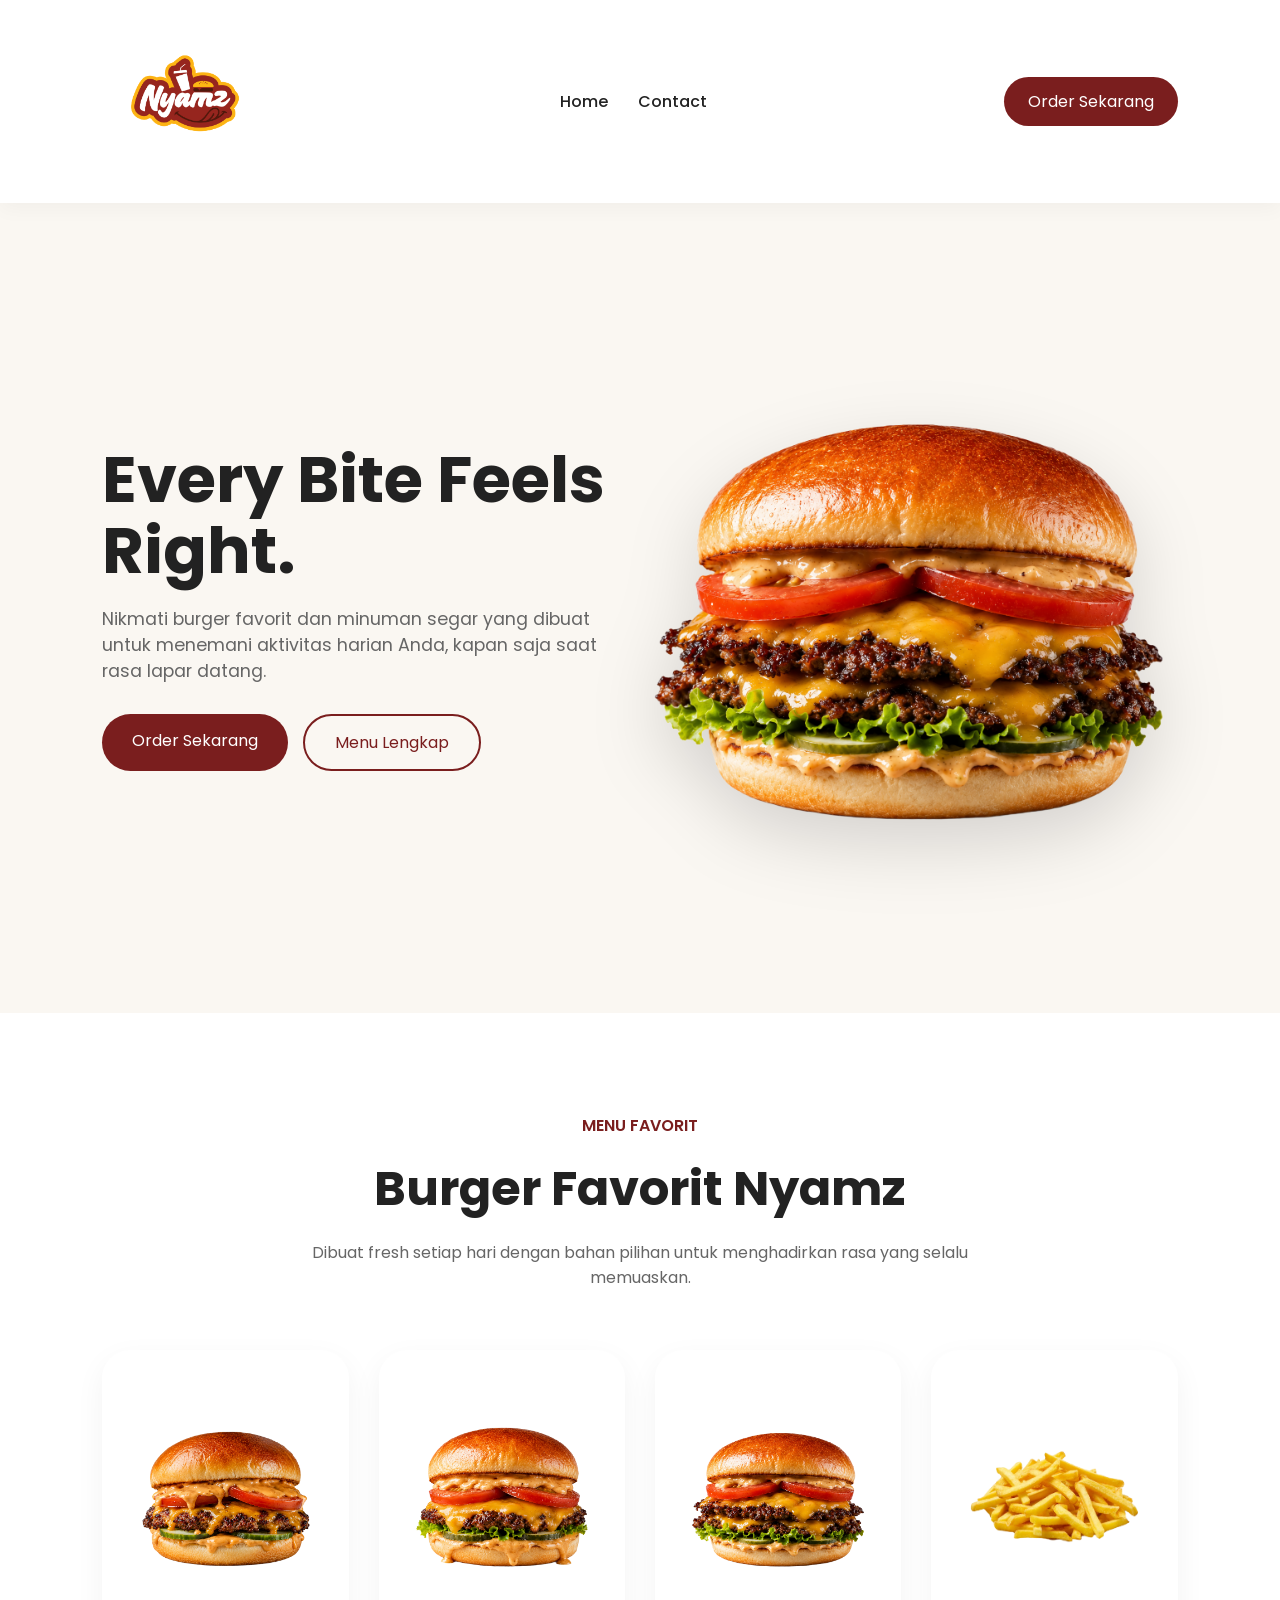
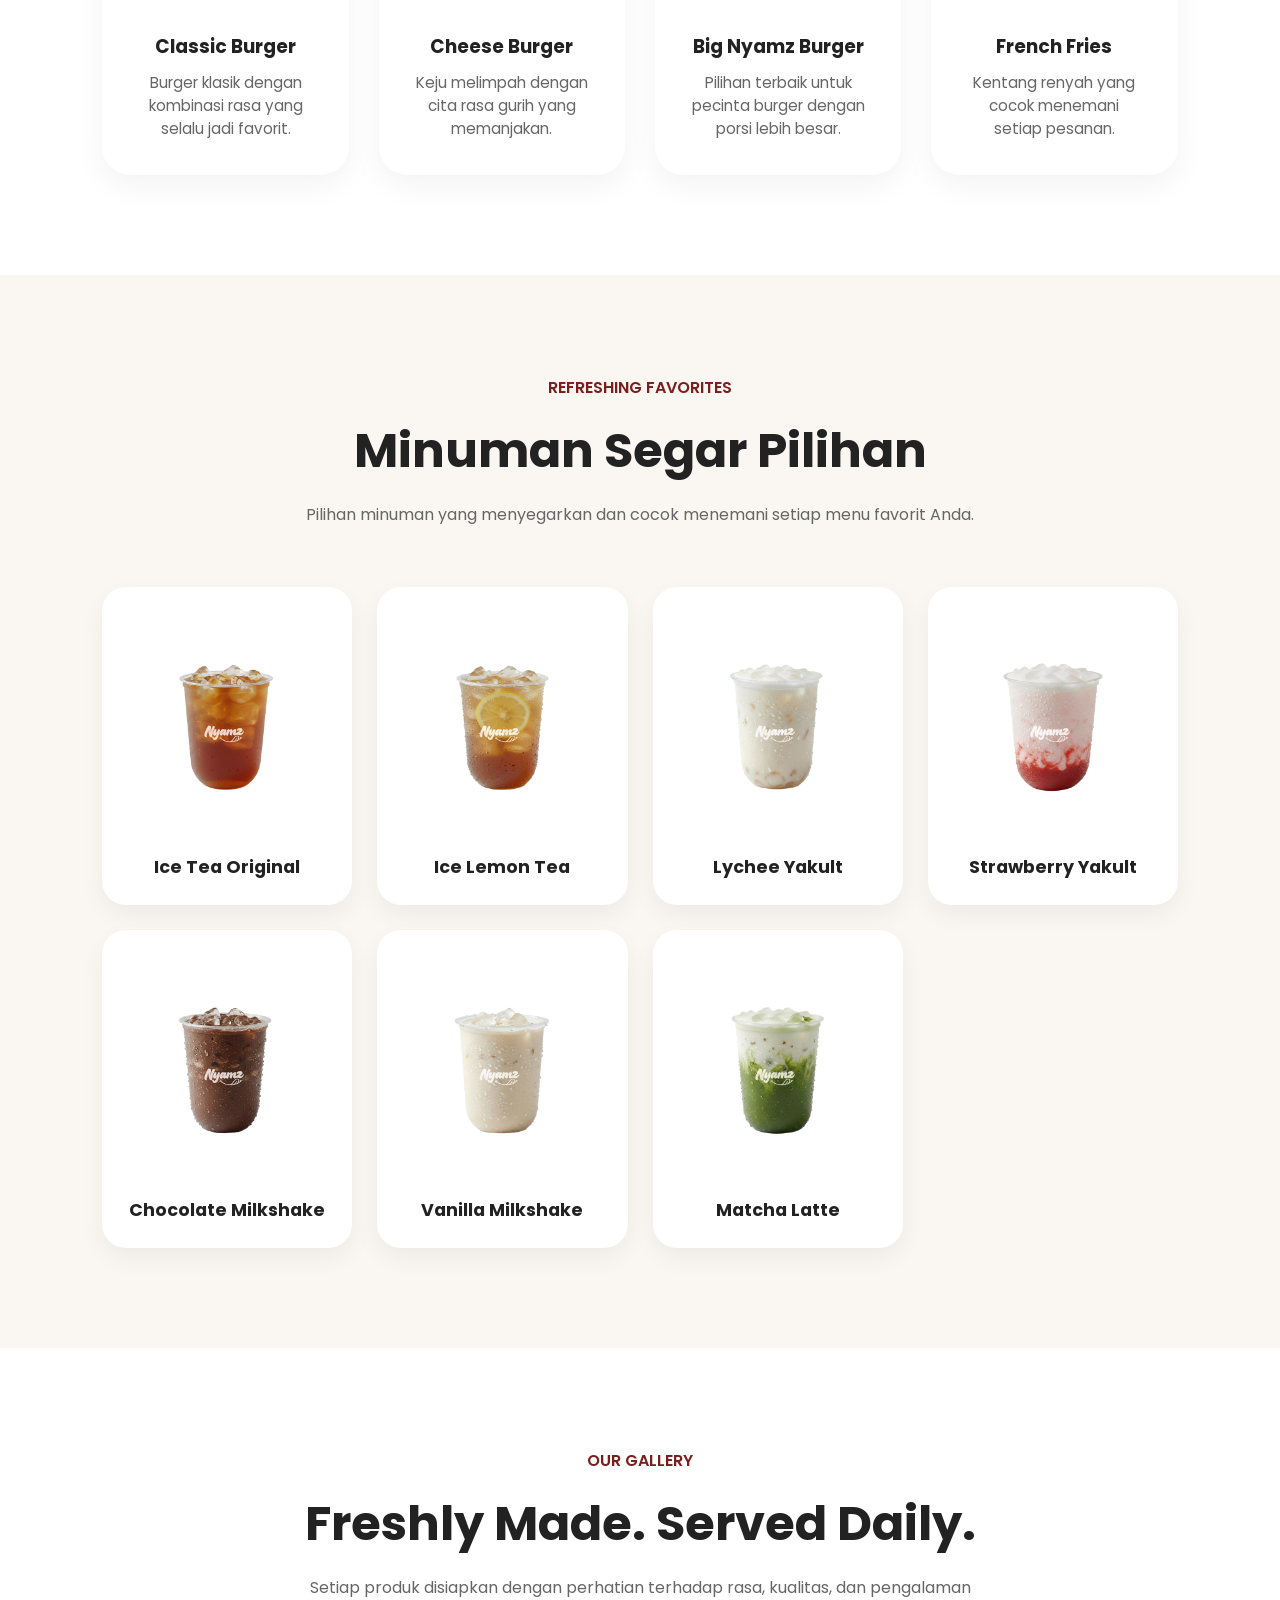
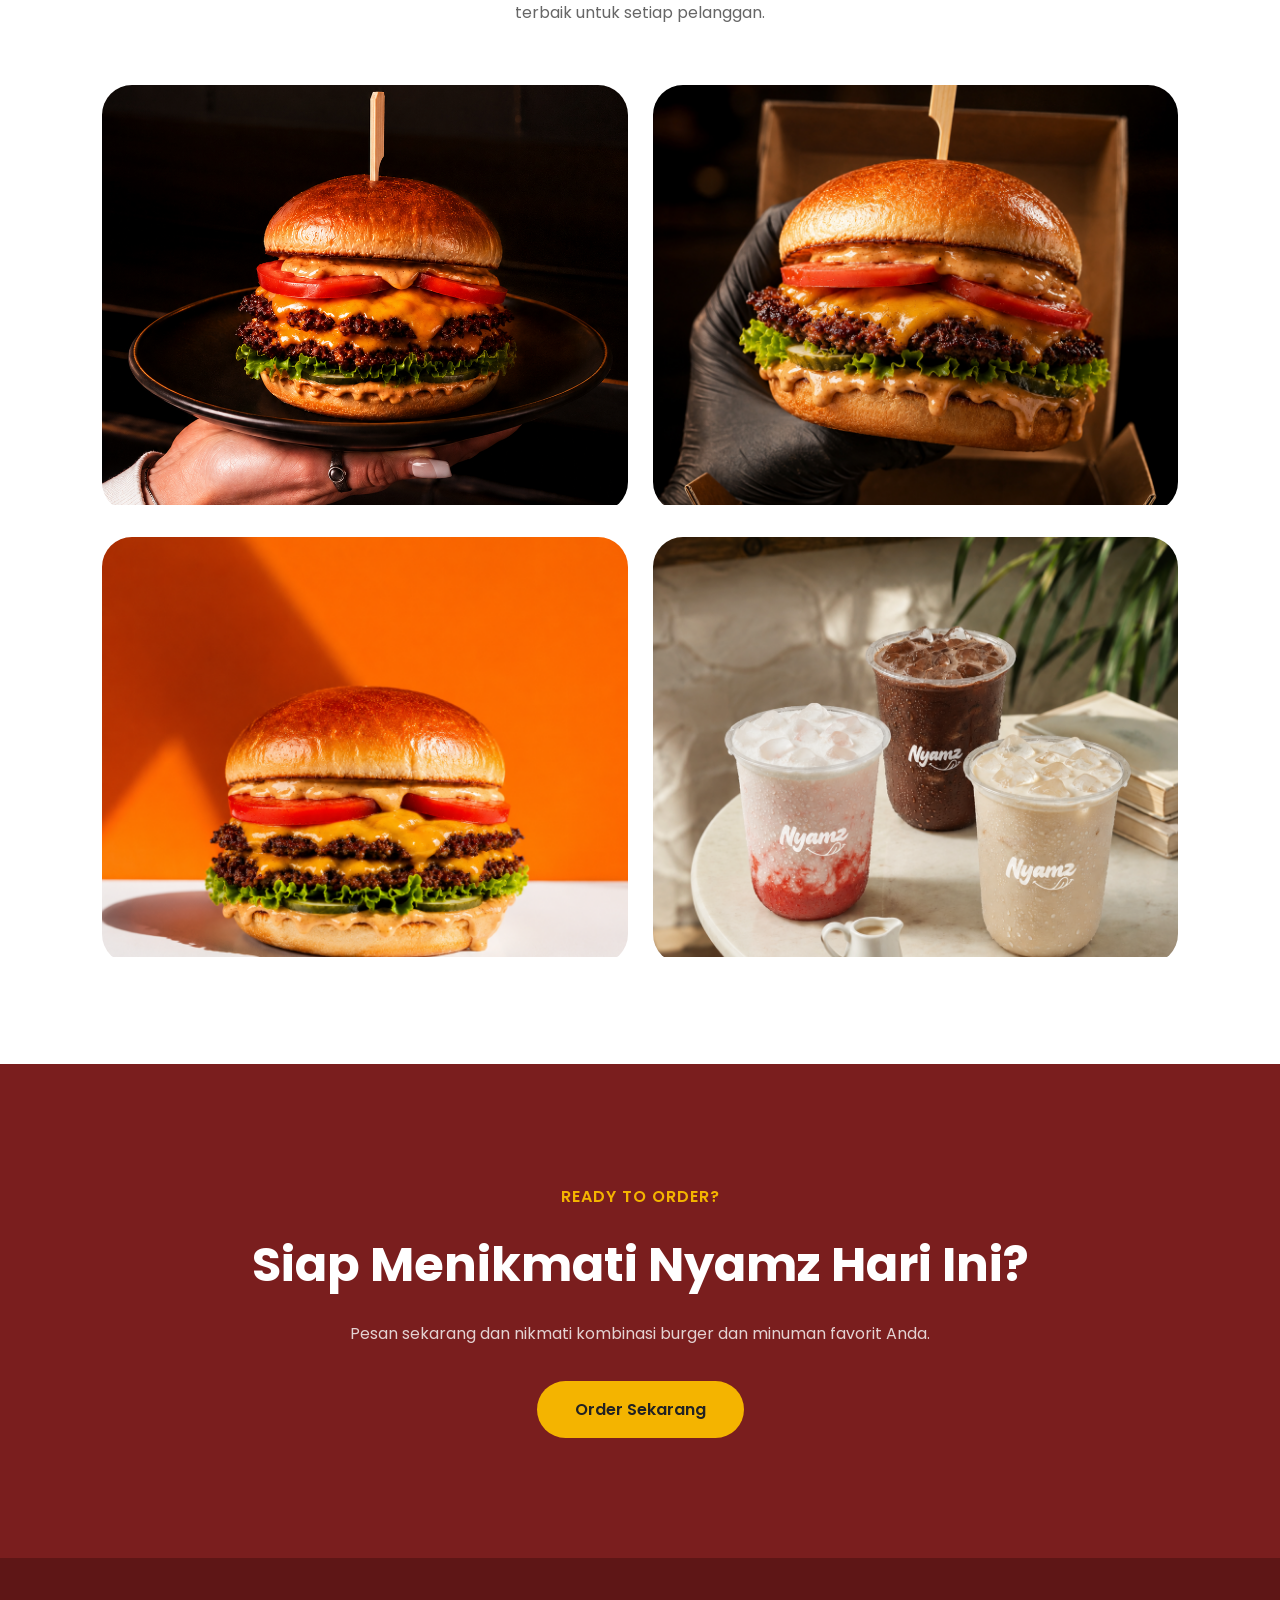
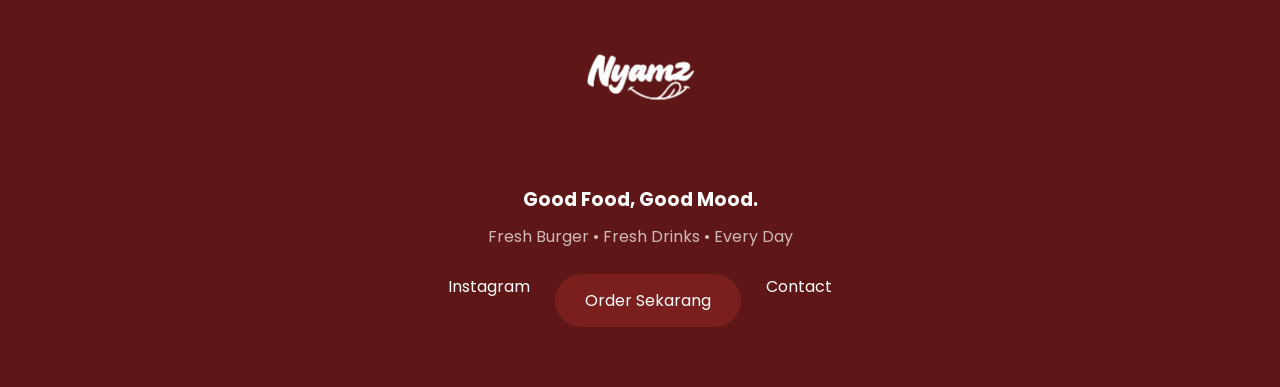
==== index.html @ dab4375f "nyamz website version 1" ====
<!DOCTYPE html>
<html lang="id">

<head>

    <link rel="icon"
      href="ASSET/LOGO/logo_nyamz.png">
    <meta charset="UTF-8">
    <meta name="viewport" content="width=device-width, initial-scale=1.0">

    <title>Nyamz | Every Bite Feels Right</title>

    <link rel="stylesheet" href="CSS/style.css">

    <link href="https://fonts.googleapis.com/css2?family=Poppins:wght@300;400;500;600;700&display=swap"
        rel="stylesheet">
</head>

<body>

    <!-- HEADER -->

    <header class="header">

        <div class="logo">
            <img src="ASSET/LOGO/logo_nyamz.png" alt="Nyamz Logo">
        </div>

        <nav class="navbar">
            <a href="index.html">Home</a>
            <a href="contact.html">Contact</a>
        </nav>

        <a href="#" class="btn-order">
            Order Sekarang
        </a>

    </header>


    <!-- HERO SECTION -->

    <section class="hero">

        <div class="hero-text">

            <h1>Every Bite Feels Right.</h1>

            <p>
                Nikmati burger favorit dan minuman segar yang dibuat
                untuk menemani aktivitas harian Anda,
                kapan saja saat rasa lapar datang.
            </p>

            <div class="hero-button">

                <a href="#" class="btn-primary">
                    Order Sekarang
                </a>

                <a href="PDF/menu.pdf"
   target="_blank"
   class="btn-secondary">
   Menu Lengkap
</a>

            </div>

        </div>

        <div class="hero-image">

            <img src="ASSET/BURGER/big_burger.png" alt="Big Nyamz Burger">

        </div>

    </section>

    <section class="burger-section">

    <div class="section-title">

        <span>MENU FAVORIT</span>

        <h2>Burger Favorit Nyamz</h2>

        <p>
            Dibuat fresh setiap hari dengan bahan pilihan untuk menghadirkan rasa yang selalu memuaskan.
        </p>

    </div>

    <div class="burger-grid">

        <div class="burger-card">

            <img src="ASSET/BURGER/classic_burger.png">

            <h3>Classic Burger</h3>

            <p>
                Burger klasik dengan kombinasi rasa yang selalu jadi favorit.
            </p>

        </div>

        <div class="burger-card">

            <img src="ASSET/BURGER/cheese_burger.png">

            <h3>Cheese Burger</h3>

            <p>
                Keju melimpah dengan cita rasa gurih yang memanjakan.
            </p>

        </div>

        <div class="burger-card">

            <img src="ASSET/BURGER/big_burger.png">

            <h3>Big Nyamz Burger</h3>

            <p>
                Pilihan terbaik untuk pecinta burger dengan porsi lebih besar.
            </p>

        </div>

        <div class="burger-card">

            <img src="ASSET/BURGER/french_fries.png">

            <h3>French Fries</h3>

            <p>
                Kentang renyah yang cocok menemani setiap pesanan.
            </p>

        </div>

    </div>

</section>

<section class="drink-section">

    <div class="section-title">

        <span>REFRESHING FAVORITES</span>

        <h2>Minuman Segar Pilihan</h2>

        <p>
            Pilihan minuman yang menyegarkan dan cocok menemani setiap menu favorit Anda.
        </p>

    </div>

    <div class="drink-grid">

        <div class="drink-card">
            <img src="ASSET/DRINKS/ice_tea_original.png">
            <h3>Ice Tea Original</h3>
        </div>

        <div class="drink-card">
            <img src="ASSET/DRINKS/ice_lemon_tea.png">
            <h3>Ice Lemon Tea</h3>
        </div>

        <div class="drink-card">
            <img src="ASSET/DRINKS/lychee_yakult.png">
            <h3>Lychee Yakult</h3>
        </div>

        <div class="drink-card">
            <img src="ASSET/DRINKS/strawberry_yakult.png">
            <h3>Strawberry Yakult</h3>
        </div>

        <div class="drink-card">
            <img src="ASSET/DRINKS/chocolate_milkshake.png">
            <h3>Chocolate Milkshake</h3>
        </div>

        <div class="drink-card">
            <img src="ASSET/DRINKS/vanilla_milkshake.png">
            <h3>Vanilla Milkshake</h3>
        </div>

        <div class="drink-card">
            <img src="ASSET/DRINKS/matcha_latte.png">
            <h3>Matcha Latte</h3>
        </div>

    </div>

</section>

<section class="gallery-section">

    <div class="section-title">

        <span>OUR GALLERY</span>

        <h2>Freshly Made. Served Daily.</h2>

        <p>
            Setiap produk disiapkan dengan perhatian terhadap rasa, kualitas, dan pengalaman terbaik untuk setiap pelanggan.
        </p>

    </div>

    <div class="gallery-grid">

        <div class="gallery-item">
            <img src="ASSET/GALLERY/1.png" alt="">
        </div>

        <div class="gallery-item">
            <img src="ASSET/GALLERY/2.png" alt="">
        </div>

        <div class="gallery-item">
            <img src="ASSET/GALLERY/3.png" alt="">
        </div>

        <div class="gallery-item">
            <img src="ASSET/GALLERY/4.png" alt="">
        </div>

    </div>

</section>

<section class="cta-section">

    <div class="cta-content">

        <span>READY TO ORDER?</span>

        <h2>Siap Menikmati Nyamz Hari Ini?</h2>

        <p>
            Pesan sekarang dan nikmati kombinasi burger dan minuman favorit Anda.
        </p>

        <a href="#" class="cta-button">
            Order Sekarang
        </a>

    </div>

</section>

<footer>

    <div class="footer-logo">

        <img src="ASSET/LOGO/logo_nyamz_white.png" alt="">
    </div>

    <h3>Good Food, Good Mood.</h3>

    <p>
        Fresh Burger • Fresh Drinks • Every Day
    </p>

    <div class="footer-links">

        <a href="https://instagram.com/nyamz_bali" target="_blank">Instagram</a>
        <a href="https://wa.me/6285955325128"
   target="_blank"
   class="btn-primary">
   Order Sekarang
</a>
        <a href="contact.html">Contact</a>

    </div>

</footer>

</body>

</html>
---- CSS/style.css ----
/* ====================================
   RESET
==================================== */

*{
    margin:0;
    padding:0;
    box-sizing:border-box;
}

html{
    scroll-behavior:smooth;
}

body{
    font-family:'Poppins',sans-serif;
    background:#FAF7F2;
    color:#222;
}

/* ====================================
   HEADER
==================================== */

.header{
    display:flex;
    justify-content:space-between;
    align-items:center;

    padding:18px 8%;

    background:white;

    position:sticky;
    top:0;
    z-index:999;

    box-shadow:
    0 5px 20px rgba(0,0,0,.04);
}

.logo img{
    width:160px;
}

.navbar{
    display:flex;
    gap:30px;
}

.navbar a{
    text-decoration:none;
    color:#222;
    font-weight:500;

    transition:.3s ease;
}

.navbar a:hover{
    color:#7A1E1E;
}

.btn-order{
    background:#7A1E1E;
    color:white;
    text-decoration:none;

    padding:12px 24px;

    border-radius:50px;

    transition:.3s ease;
}

.btn-order:hover{
    transform:translateY(-3px);
}

/* ====================================
   HERO
==================================== */

.hero{
    min-height:90vh;

    display:flex;
    align-items:center;
    justify-content:space-between;

    padding:0 8%;
}

.hero-text{
    width:50%;
}

.hero-text h1{
    font-size:4rem;
    line-height:1.1;

    margin-bottom:20px;
}

.hero-text p{
    font-size:1.1rem;
    color:#666;

    margin-bottom:30px;
}

.hero-button{
    display:flex;
    gap:15px;
}

.btn-primary{
    background:#7A1E1E;
    color:white;

    text-decoration:none;

    padding:14px 30px;

    border-radius:50px;

    transition:.3s ease;
}

.btn-primary:hover{
    transform:translateY(-3px);
}

.btn-secondary{
    border:2px solid #7A1E1E;

    color:#7A1E1E;

    text-decoration:none;

    padding:14px 30px;

    border-radius:50px;

    transition:.3s ease;
}

.btn-secondary:hover{
    background:#7A1E1E;
    color:white;
}

.hero-image{
    width:50%;

    display:flex;
    justify-content:center;
}

.hero-image img{
    width:100%;
    max-width:520px;

    filter:
    drop-shadow(0 25px 35px rgba(0,0,0,.15));
}

/* ====================================
   SECTION TITLE
==================================== */

.section-title{
    text-align:center;

    margin-bottom:60px;
}

.section-title span{
    color:#7A1E1E;

    font-weight:600;
}

.section-title h2{
    font-size:3rem;

    margin:15px 0;
}

.section-title p{
    color:#666;

    max-width:700px;

    margin:auto;
}

/* ====================================
   BURGER SECTION
==================================== */

.burger-section{
    padding:100px 8%;

    background:white;
}

.burger-grid{
    display:grid;
    grid-template-columns:repeat(4,1fr);

    gap:30px;
}

.burger-card{
    background:white;

    border-radius:28px;

    padding:35px;

    text-align:center;

    box-shadow:
    0 10px 30px rgba(0,0,0,.05);

    transition:.35s ease;
}

.burger-card:hover{
    transform:translateY(-12px);

    box-shadow:
    0 20px 40px rgba(0,0,0,.10);
}

.burger-card img{
    width:100%;

    height:220px;

    object-fit:contain;

    transition:.35s ease;
}

.burger-card:hover img{
    transform:scale(1.05);
}

.burger-card h3{
    margin-top:20px;
    margin-bottom:10px;
}

.burger-card p{
    color:#666;

    font-size:.95rem;
}

/* ====================================
   DRINK SECTION
==================================== */

.drink-section{
    padding:100px 8%;

    background:#FAF7F2;
}

.drink-grid{
    display:grid;
    grid-template-columns:repeat(4,1fr);

    gap:25px;
}

.drink-card{
    background:white;

    border-radius:24px;

    padding:25px;

    text-align:center;

    box-shadow:
    0 10px 25px rgba(0,0,0,.05);

    transition:.35s ease;
}

.drink-card:hover{
    transform:translateY(-10px);
}

.drink-card img{
    width:100%;

    height:220px;

    object-fit:contain;

    transition:.35s ease;
}

.drink-card:hover img{
    transform:scale(1.05);
}

.drink-card h3{
    margin-top:15px;

    font-size:1.1rem;
}

/* ====================================
   GALLERY
==================================== */

.gallery-section{
    padding:100px 8%;

    background:white;
}

.gallery-grid{
    display:grid;
    grid-template-columns:repeat(2,1fr);

    gap:25px;
}

.gallery-item{
    overflow:hidden;

    border-radius:30px;

    cursor:pointer;
}

.gallery-item img{
    width:100%;

    height:420px;

    object-fit:cover;

    transition:.4s ease;
}

.gallery-item:hover img{
    transform:scale(1.05);
}

/* ====================================
   CTA
==================================== */

.cta-section{
    padding:120px 8%;

    background:#7A1E1E;

    text-align:center;
}

.cta-content span{
    color:#F4B400;

    font-weight:600;

    letter-spacing:1px;
}

.cta-content h2{
    color:white;

    font-size:3rem;

    margin:20px 0;
}

.cta-content p{
    color:rgba(255,255,255,.8);

    max-width:650px;

    margin:auto;

    margin-bottom:35px;
}

.cta-button{
    display:inline-block;

    background:#F4B400;

    color:#222;

    text-decoration:none;

    padding:16px 38px;

    border-radius:50px;

    font-weight:600;

    transition:.3s;
}

.cta-button:hover{
    transform:translateY(-4px);
}

/* ====================================
   FOOTER
==================================== */

footer{
    background:#5E1616;

    text-align:center;

    padding:60px 8%;
}

.footer-logo img{
    width:140px;

    margin-bottom:20px;
}

footer h3{
    color:white;

    margin-bottom:10px;
}

footer p{
    color:rgba(255,255,255,.7);

    margin-bottom:25px;
}

.footer-links{
    display:flex;
    justify-content:center;

    gap:25px;
}

.footer-links a{
    color:white;

    text-decoration:none;

    transition:.3s ease;
}

.footer-links a:hover{
    color:#F4B400;
}

/* ====================================
   RESPONSIVE
==================================== */

@media(max-width:992px){

    .burger-grid{
        grid-template-columns:repeat(2,1fr);
    }

    .drink-grid{
        grid-template-columns:repeat(2,1fr);
    }

}

@media(max-width:768px){

    .header{
        flex-direction:column;
        gap:15px;
    }

    .hero{
        flex-direction:column;
        text-align:center;

        padding:60px 8%;
    }

    .hero-text{
        width:100%;
    }

    .hero-image{
        width:100%;
        margin-top:40px;
    }

    .hero-text h1{
        font-size:2.8rem;
    }

    .hero-button{
        justify-content:center;
        flex-wrap:wrap;
    }

    .burger-grid,
    .drink-grid,
    .gallery-grid{
        grid-template-columns:1fr;
    }

    .section-title h2{
        font-size:2rem;
    }

    .cta-content h2{
        font-size:2rem;
    }

    .gallery-item img{
        height:300px;
    }

}

@media(max-width:480px){

    .logo img{
        width:130px;
    }

    .hero-text h1{
        font-size:2.2rem;
    }

    .hero-text p{
        font-size:1rem;
    }

    .btn-primary,
    .btn-secondary,
    .btn-order,
    .cta-button{
        width:100%;
        text-align:center;
    }

}

/* ====================================
   CONTACT PAGE
==================================== */

.contact-hero{

    padding:120px 8%;

    text-align:center;

    background:white;
}

.contact-hero h1{

    font-size:3.5rem;

    margin-bottom:20px;
}

.contact-hero p{

    max-width:700px;

    margin:auto;

    color:#666;
}

.contact-section{

    padding:80px 8%;
}

.contact-grid{

    display:grid;

    grid-template-columns:repeat(2,1fr);

    gap:30px;
}

.contact-card{

    background:white;

    border-radius:24px;

    padding:35px;

    box-shadow:
    0 10px 25px rgba(0,0,0,.05);
}

.contact-card h3{

    margin-bottom:15px;
}

.contact-card p{

    color:#666;
}

.contact-btn{

    display:inline-block;

    margin-top:20px;

    background:#7A1E1E;

    color:white;

    text-decoration:none;

    padding:12px 25px;

    border-radius:50px;
}

.map-section{

    padding:80px 8%;

    background:white;
}

.map-box{

    height:450px;

    background:#F2F2F2;

    border-radius:30px;

    display:flex;

    justify-content:center;

    align-items:center;

    color:#999;
}
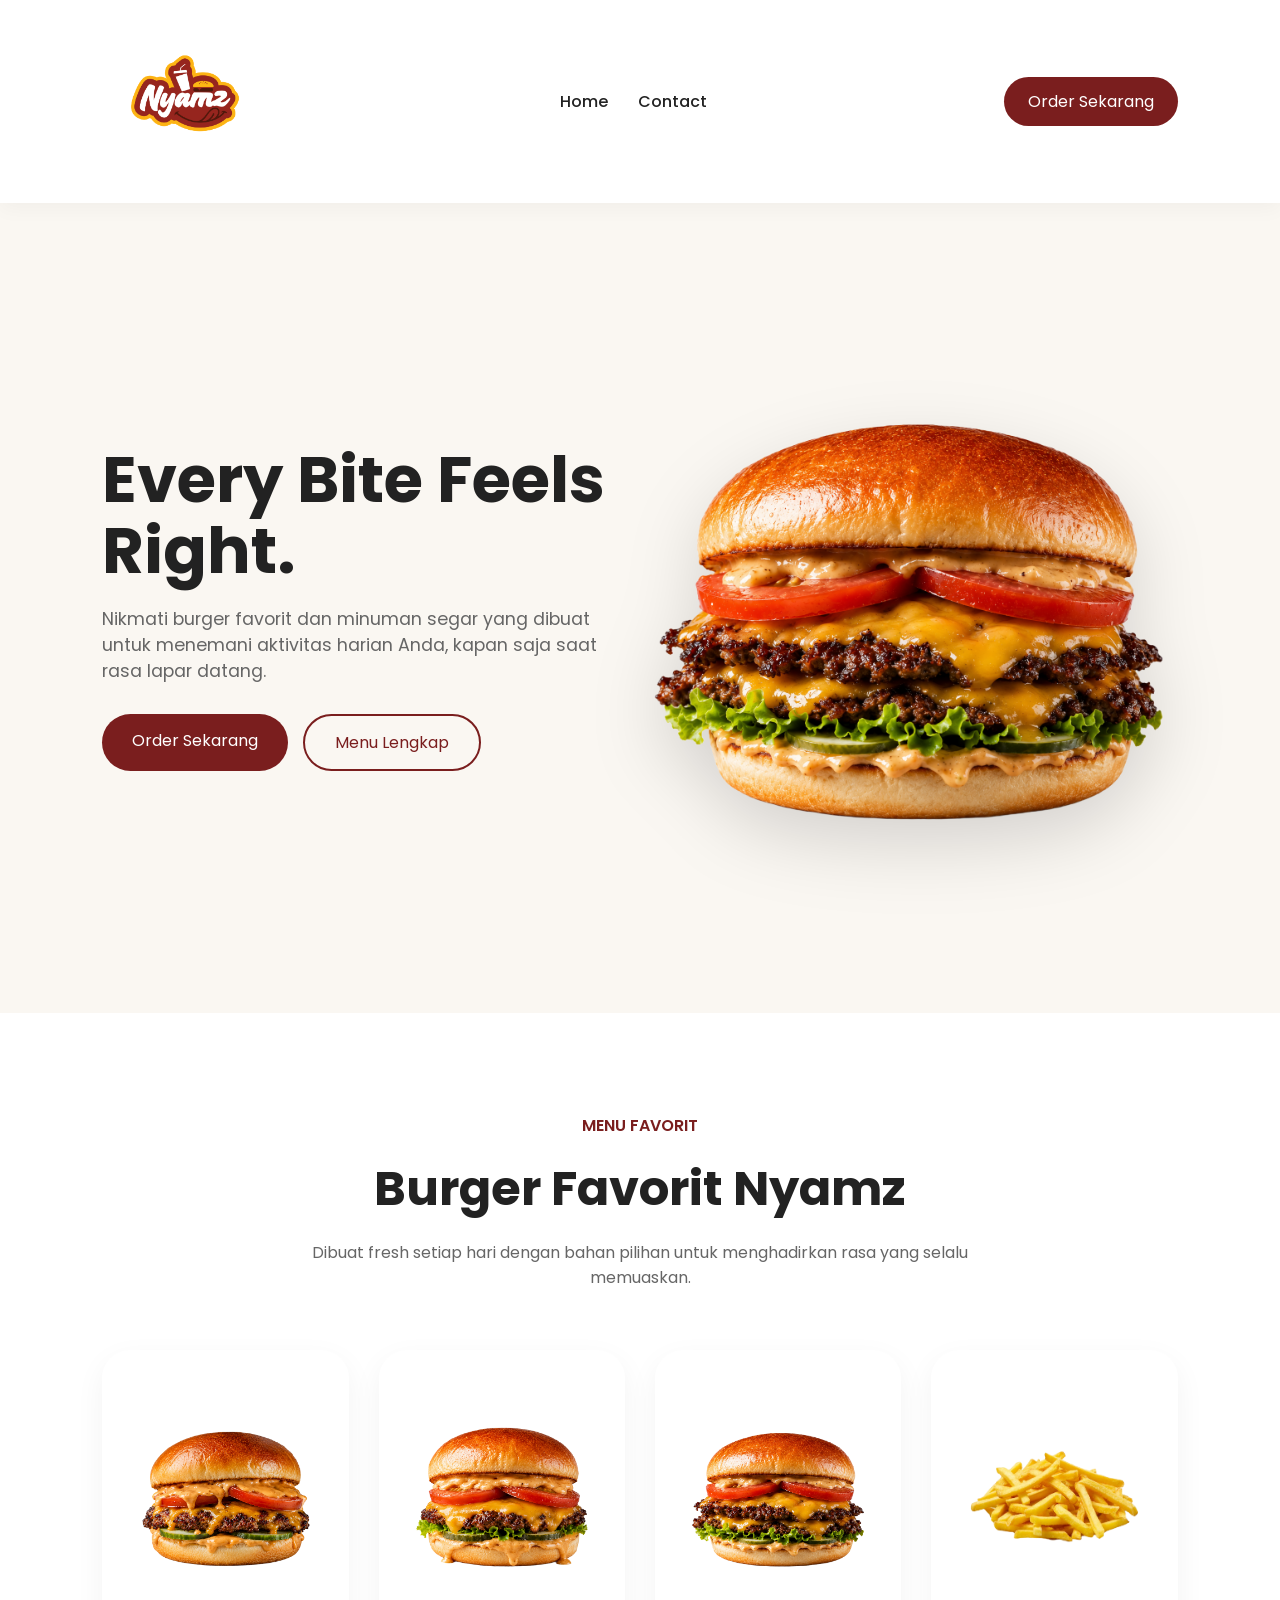
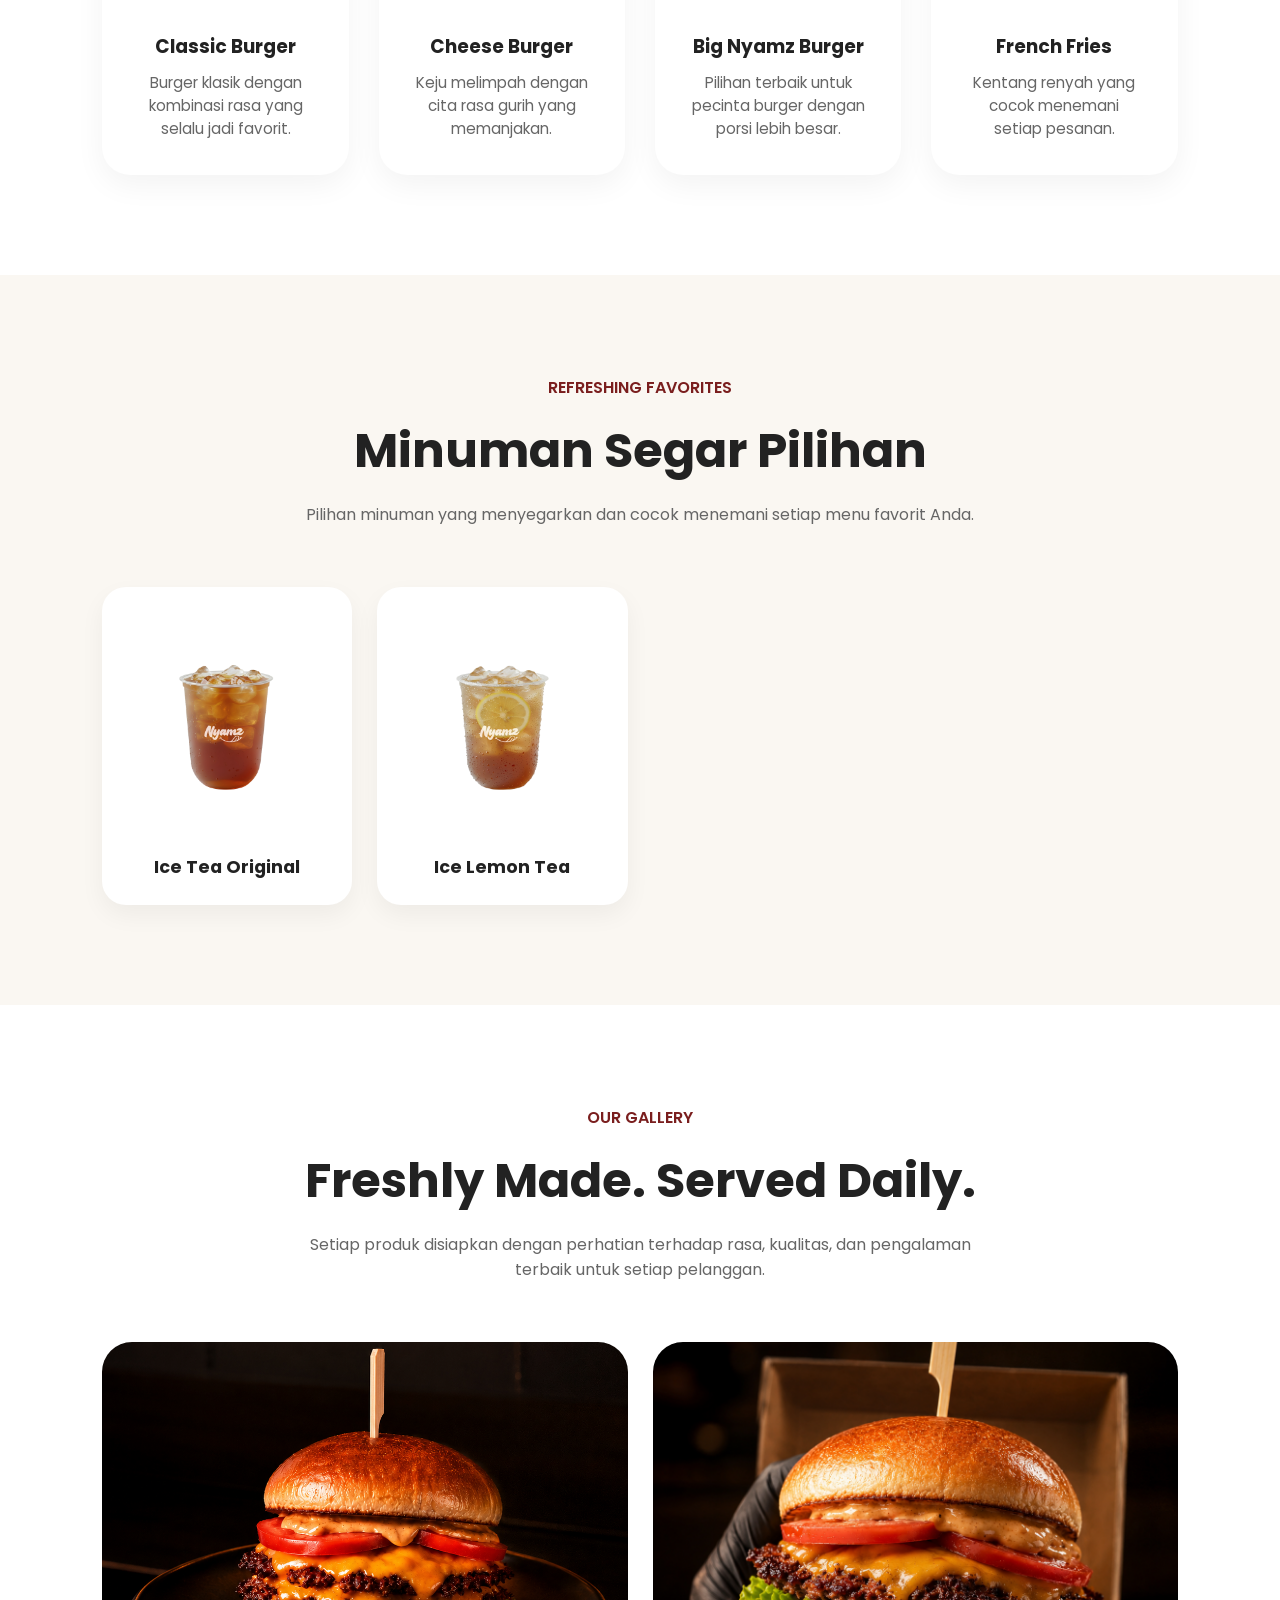
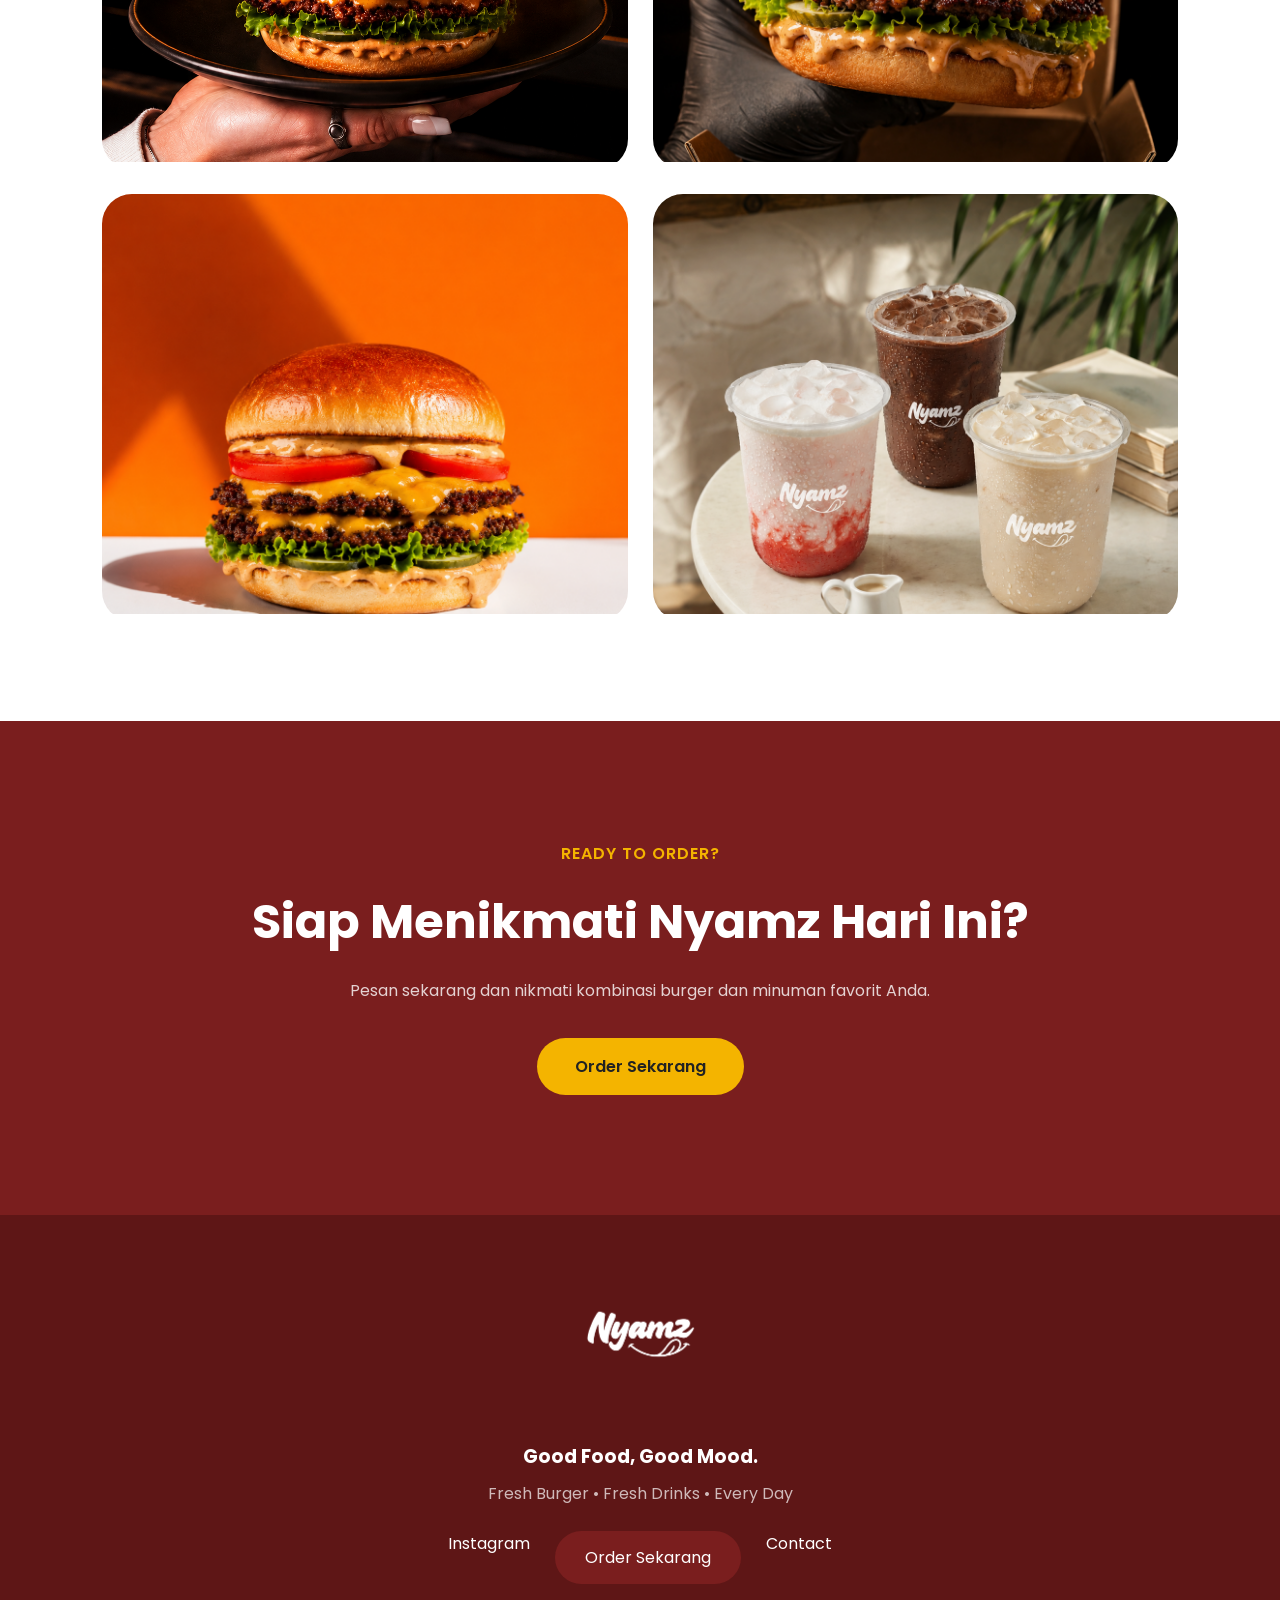
==== commit 74299cc0: "Update 1" ====
--- a/index.html
+++ b/index.html
@@ -31,7 +31,7 @@
             <a href="contact.html">Contact</a>
         </nav>
 
-        <a href="#" class="btn-order">
+        <a href="https://wa.me/6285955325128" target="_blank" class="btn-order">
             Order Sekarang
         </a>
 
@@ -54,7 +54,7 @@
 
             <div class="hero-button">
 
-                <a href="#" class="btn-primary">
+                <a href="https://wa.me/6285955325128" target="_blank" class="btn-primary">
                     Order Sekarang
                 </a>
 
@@ -170,31 +170,6 @@
             <h3>Ice Lemon Tea</h3>
         </div>
 
-        <div class="drink-card">
-            <img src="ASSET/DRINKS/lychee_yakult.png">
-            <h3>Lychee Yakult</h3>
-        </div>
-
-        <div class="drink-card">
-            <img src="ASSET/DRINKS/strawberry_yakult.png">
-            <h3>Strawberry Yakult</h3>
-        </div>
-
-        <div class="drink-card">
-            <img src="ASSET/DRINKS/chocolate_milkshake.png">
-            <h3>Chocolate Milkshake</h3>
-        </div>
-
-        <div class="drink-card">
-            <img src="ASSET/DRINKS/vanilla_milkshake.png">
-            <h3>Vanilla Milkshake</h3>
-        </div>
-
-        <div class="drink-card">
-            <img src="ASSET/DRINKS/matcha_latte.png">
-            <h3>Matcha Latte</h3>
-        </div>
-
     </div>
 
 </section>
@@ -247,7 +222,7 @@
             Pesan sekarang dan nikmati kombinasi burger dan minuman favorit Anda.
         </p>
 
-        <a href="#" class="cta-button">
+        <a href="https://wa.me/6285955325128" target="_blank" class="cta-button">
             Order Sekarang
         </a>
 
